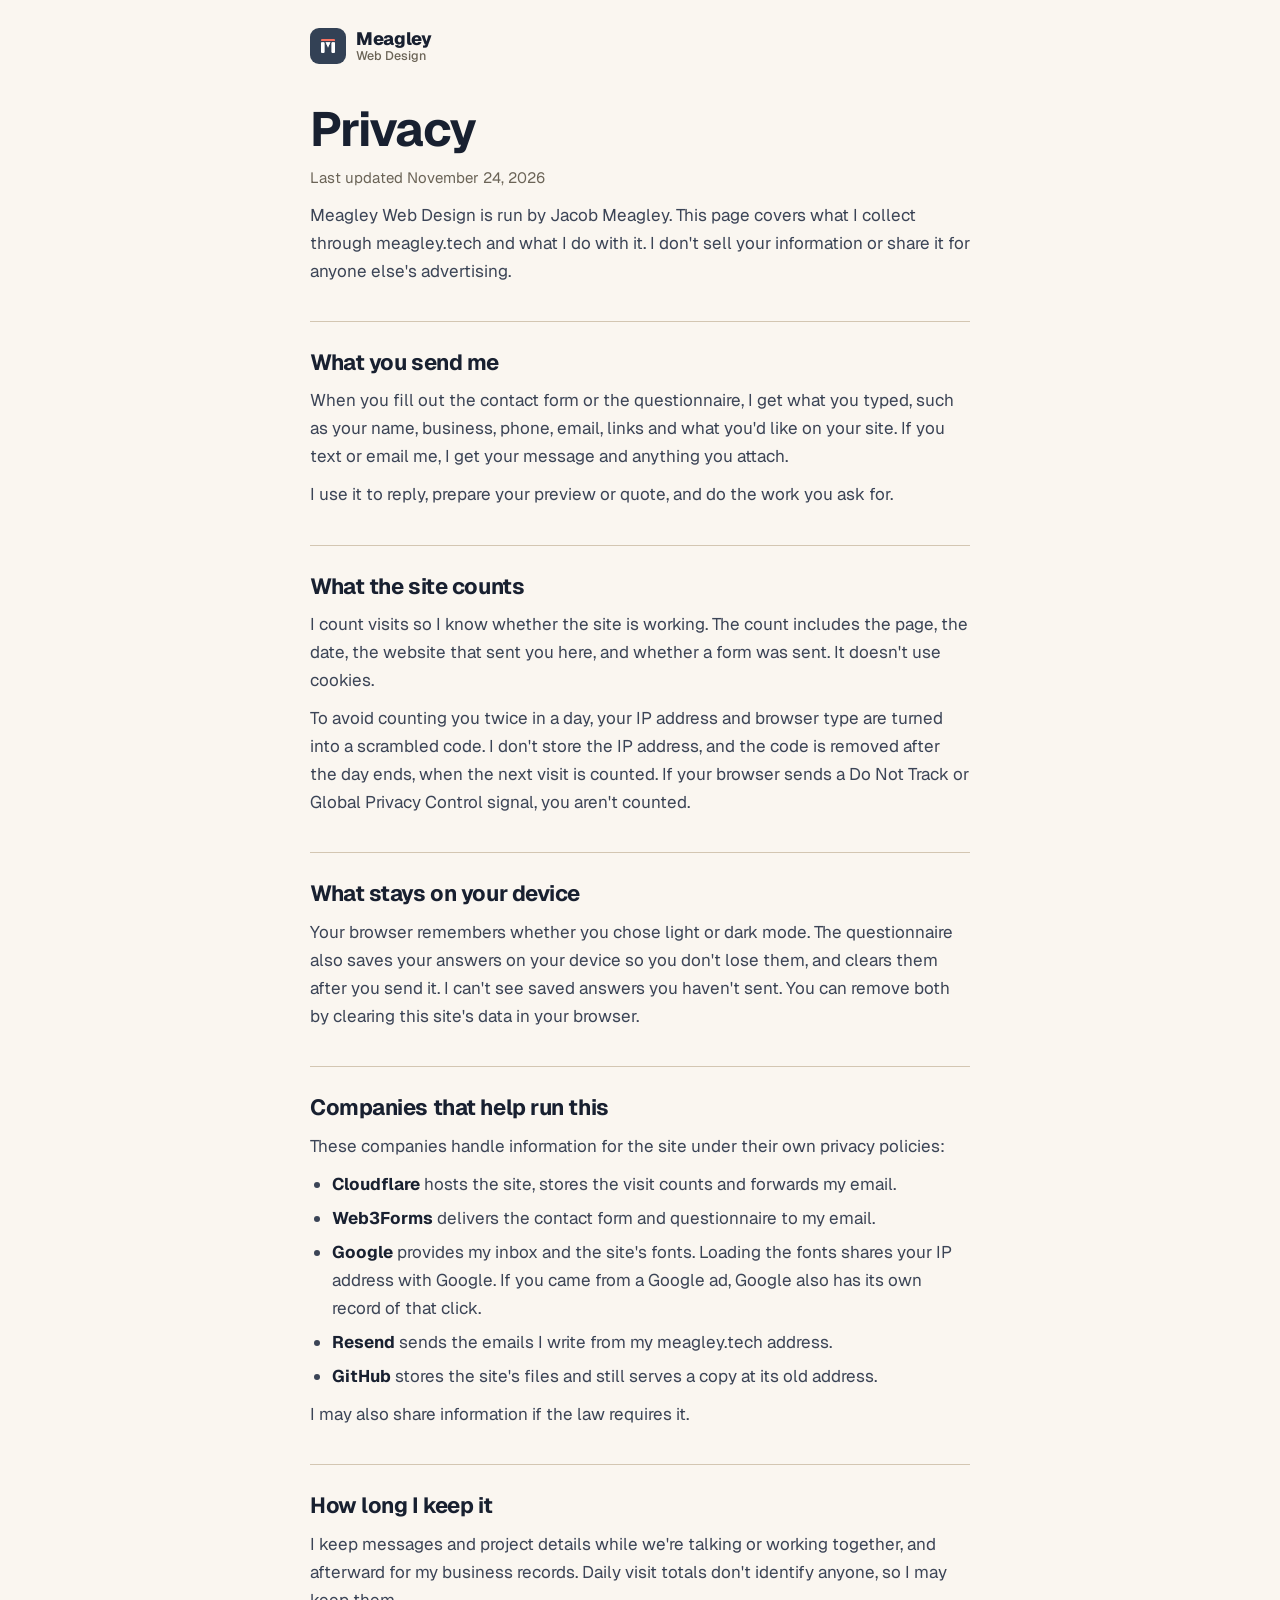
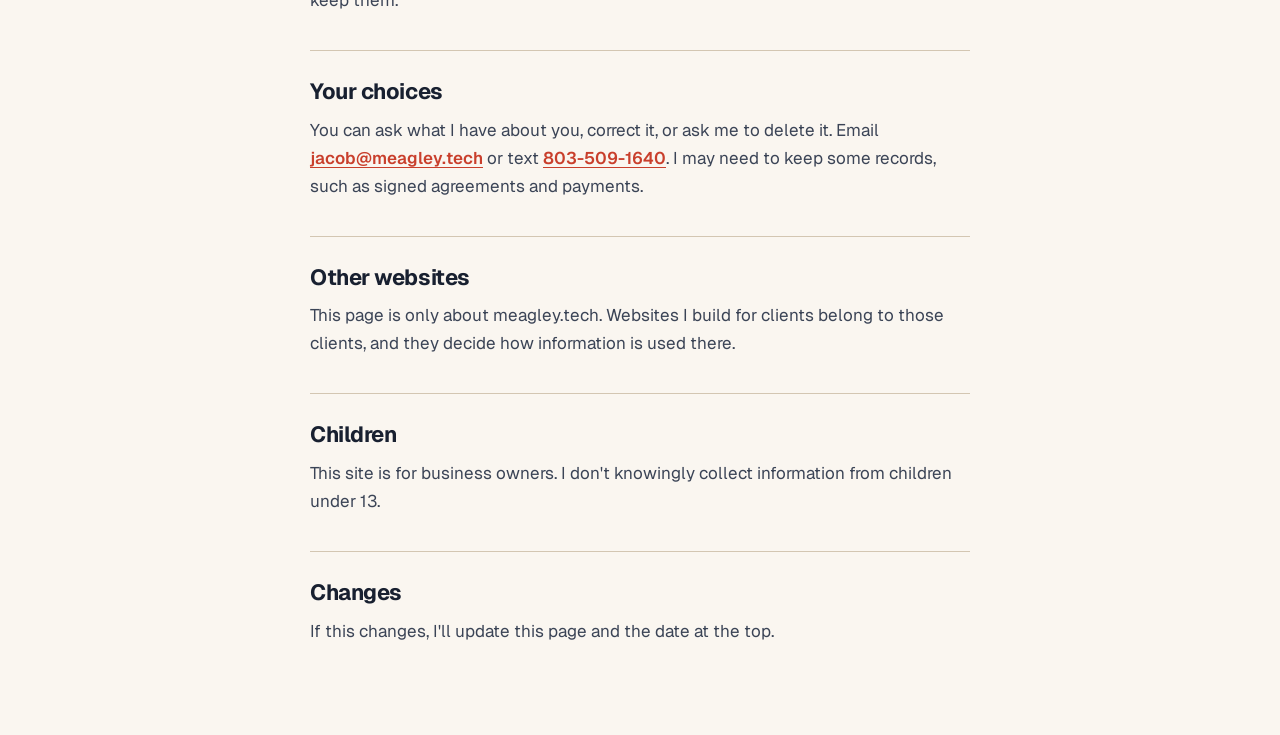
==== privacy/index.html @ de82415a "Limited-time special, booking support, privacy page, 404 page and private visitor counter Co-Authore" ====
<!doctype html>
<html lang="en">
<head>
<meta charset="utf-8">
<meta name="viewport" content="width=device-width, initial-scale=1">
<title>Privacy | Meagley Web Design</title>
<meta name="description" content="What information Meagley Web Design collects, why, and how to have it deleted.">
<link rel="canonical" href="https://meagley.tech/privacy/">
<link rel="icon" href="/img/logo-mark.png">
<link rel="preconnect" href="https://fonts.googleapis.com">
<link rel="preconnect" href="https://fonts.gstatic.com" crossorigin>
<link href="https://fonts.googleapis.com/css2?family=Geist:wght@400;500;600;700;800&display=swap" rel="stylesheet">
<style>
:root{--bg:#faf6f0;--text:#182030;--text-2:#3b4456;--muted:#6b6457;--line:#d3c6b2;--accent:#c93f2c;--coral:#f87666}
*{box-sizing:border-box;margin:0;padding:0}
body{font-family:Geist,system-ui,sans-serif;background:var(--bg);color:var(--text);line-height:1.65;font-size:17px}
main{max-width:700px;margin:0 auto;padding:28px 20px 90px}
.logo{display:inline-flex;align-items:center;gap:10px;color:inherit;text-decoration:none;font-weight:800;letter-spacing:-.02em;font-size:18px;line-height:1.1;margin-bottom:40px}
.logo img{width:36px;height:36px;border-radius:9px}
.logo span span{display:block;font-size:12.5px;font-weight:500;letter-spacing:0;color:var(--muted)}
h1{font-size:clamp(34px,6vw,48px);letter-spacing:-.035em;line-height:1.08}
h2{font-size:22px;letter-spacing:-.02em;line-height:1.3;margin-top:36px;padding-top:26px;border-top:1px solid var(--line)}
p,ul{margin-top:10px;color:var(--text-2)}
ul{padding-left:22px}
li{margin-top:6px}
b{color:var(--text)}
a{color:var(--accent);font-weight:600;text-underline-offset:3px;overflow-wrap:anywhere}
a:focus-visible{outline:3px solid var(--coral);outline-offset:2px}
.date{color:var(--muted);font-size:15px}
</style>
</head>
<body>
<main>
  <a class="logo" href="/"><img src="/img/logo-mark.png" alt=""><span>Meagley<span>Web Design</span></span></a>
  <h1>Privacy</h1>
  <p class="date">Last updated November 24, 2026</p>
  <p>Meagley Web Design is run by Jacob Meagley. This page covers what I collect through meagley.tech and what I do with it. I don't sell your information or share it for anyone else's advertising.</p>

  <h2>What you send me</h2>
  <p>When you fill out the contact form or the questionnaire, I get what you typed, such as your name, business, phone, email, links and what you'd like on your site. If you text or email me, I get your message and anything you attach.</p>
  <p>I use it to reply, prepare your preview or quote, and do the work you ask for.</p>

  <h2>What the site counts</h2>
  <p>I count visits so I know whether the site is working. The count includes the page, the date, the website that sent you here, and whether a form was sent. It doesn't use cookies.</p>
  <p>To avoid counting you twice in a day, your IP address and browser type are turned into a scrambled code. I don't store the IP address, and the code is removed after the day ends, when the next visit is counted. If your browser sends a Do Not Track or Global Privacy Control signal, you aren't counted.</p>

  <h2>What stays on your device</h2>
  <p>Your browser remembers whether you chose light or dark mode. The questionnaire also saves your answers on your device so you don't lose them, and clears them after you send it. I can't see saved answers you haven't sent. You can remove both by clearing this site's data in your browser.</p>

  <h2>Companies that help run this</h2>
  <p>These companies handle information for the site under their own privacy policies:</p>
  <ul>
    <li><b>Cloudflare</b> hosts the site, stores the visit counts and forwards my email.</li>
    <li><b>Web3Forms</b> delivers the contact form and questionnaire to my email.</li>
    <li><b>Google</b> provides my inbox and the site's fonts. Loading the fonts shares your IP address with Google. If you came from a Google ad, Google also has its own record of that click.</li>
    <li><b>Resend</b> sends the emails I write from my meagley.tech address.</li>
    <li><b>GitHub</b> stores the site's files and still serves a copy at its old address.</li>
  </ul>
  <p>I may also share information if the law requires it.</p>

  <h2>How long I keep it</h2>
  <p>I keep messages and project details while we're talking or working together, and afterward for my business records. Daily visit totals don't identify anyone, so I may keep them.</p>

  <h2>Your choices</h2>
  <p>You can ask what I have about you, correct it, or ask me to delete it. Email <a href="mailto:jacob@meagley.tech">jacob@meagley.tech</a> or text <a href="sms:+18035091640">803-509-1640</a>. I may need to keep some records, such as signed agreements and payments.</p>

  <h2>Other websites</h2>
  <p>This page is only about meagley.tech. Websites I build for clients belong to those clients, and they decide how information is used there.</p>

  <h2>Children</h2>
  <p>This site is for business owners. I don't knowingly collect information from children under 13.</p>

  <h2>Changes</h2>
  <p>If this changes, I'll update this page and the date at the top.</p>
</main>
<script src="/count.js" defer></script>
</body>
</html>
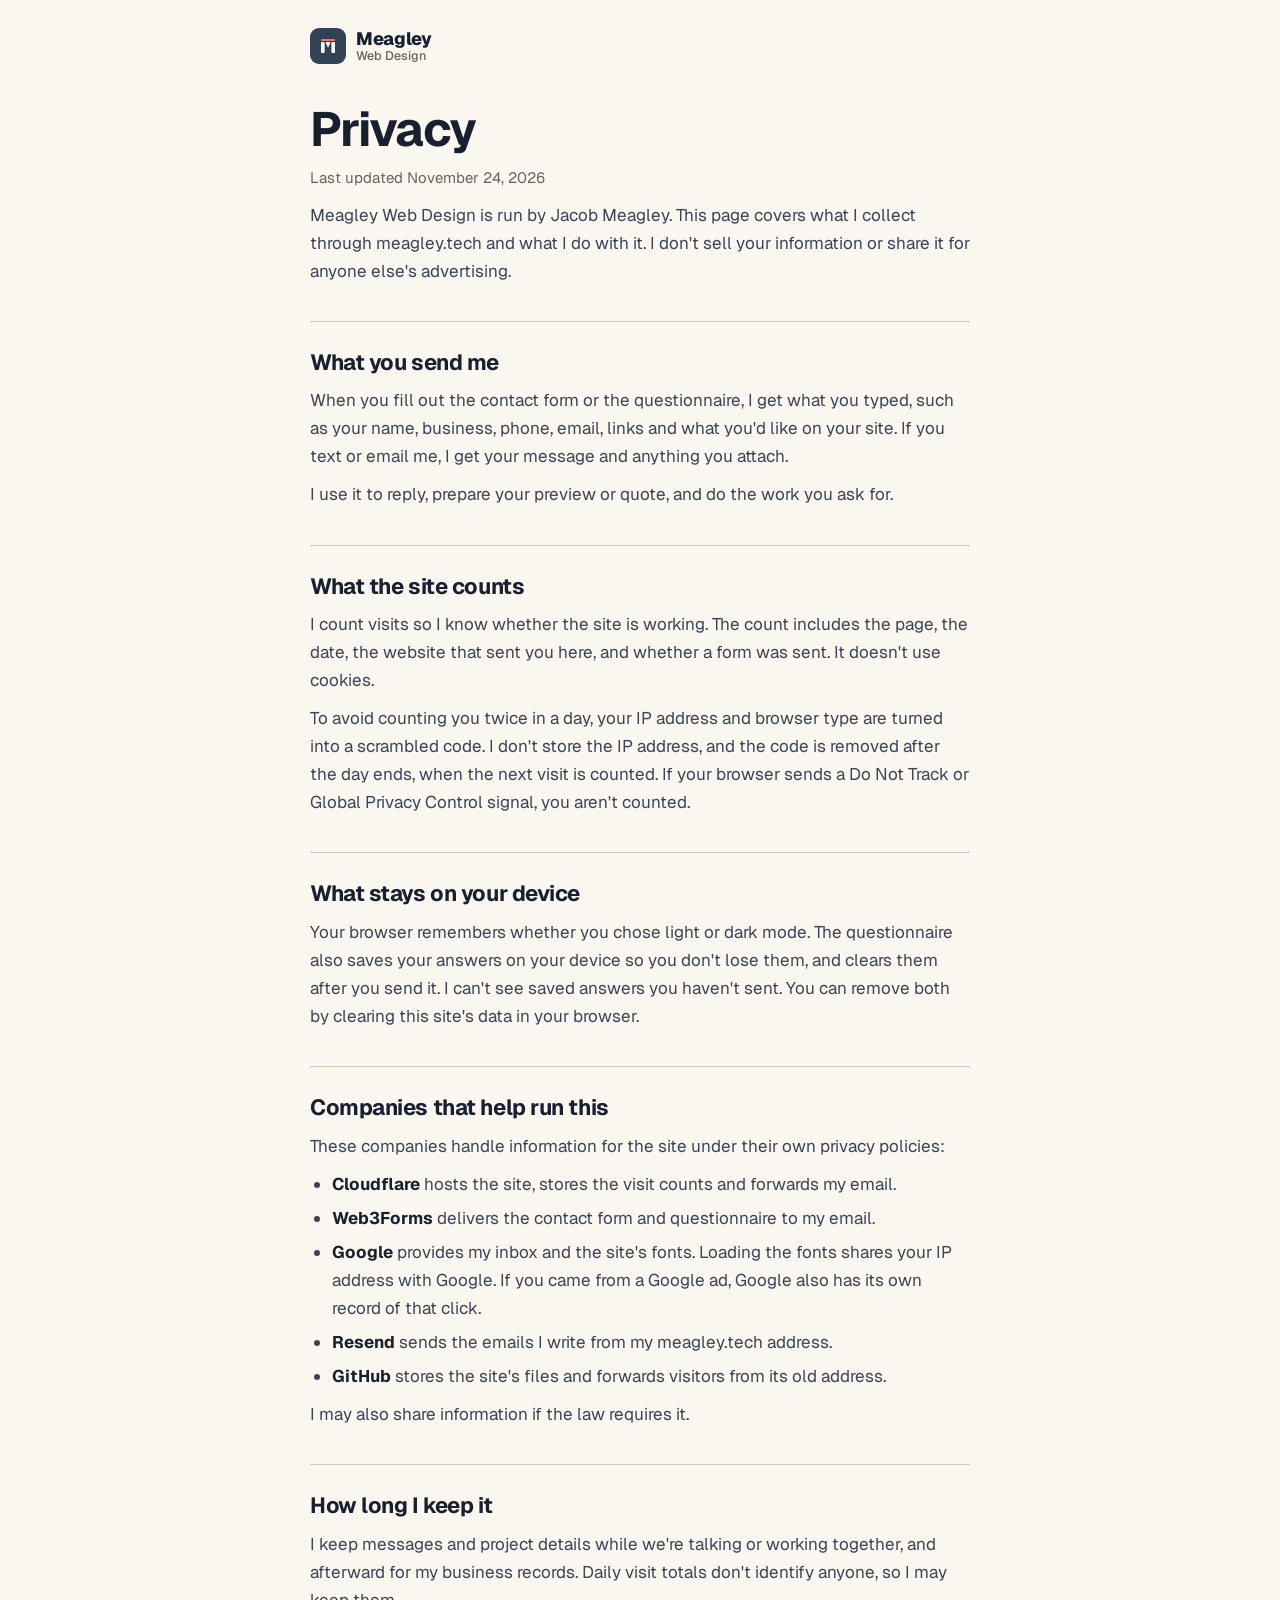
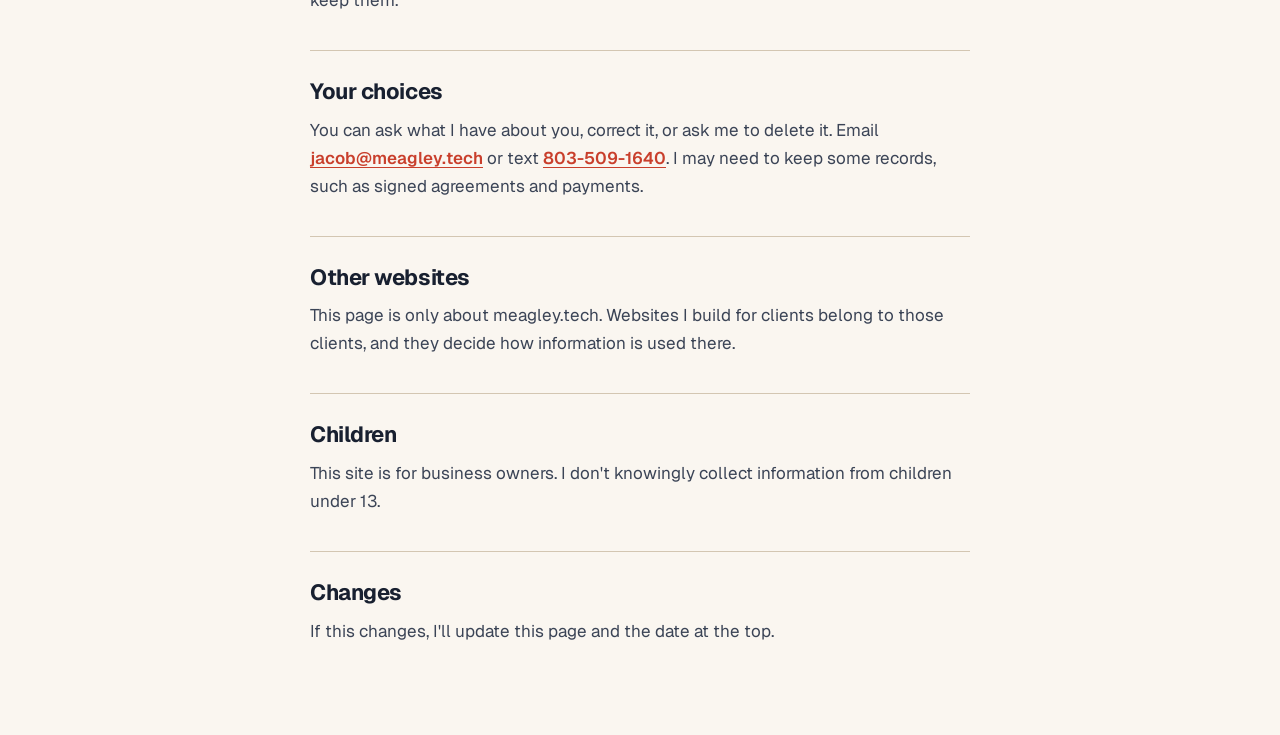
==== commit 9746191b: "Redirect the old GitHub address to meagley.tech Co-Authored-By: Claude Opus 5.5 <noreply@anthropic.c" ====
--- a/privacy/index.html
+++ b/privacy/index.html
@@ -1,7 +1,7 @@
 <!doctype html>
 <html lang="en">
 <head>
-<meta charset="utf-8">
+<meta charset="utf-8"><script>if(location.hostname==="meagleyweb.github.io")location.replace("https://meagley.tech"+location.pathname+location.search+location.hash)</script>
 <meta name="viewport" content="width=device-width, initial-scale=1">
 <title>Privacy | Meagley Web Design</title>
 <meta name="description" content="What information Meagley Web Design collects, why, and how to have it deleted.">
@@ -54,7 +54,7 @@
     <li><b>Web3Forms</b> delivers the contact form and questionnaire to my email.</li>
     <li><b>Google</b> provides my inbox and the site's fonts. Loading the fonts shares your IP address with Google. If you came from a Google ad, Google also has its own record of that click.</li>
     <li><b>Resend</b> sends the emails I write from my meagley.tech address.</li>
-    <li><b>GitHub</b> stores the site's files and still serves a copy at its old address.</li>
+    <li><b>GitHub</b> stores the site's files and forwards visitors from its old address.</li>
   </ul>
   <p>I may also share information if the law requires it.</p>
 
